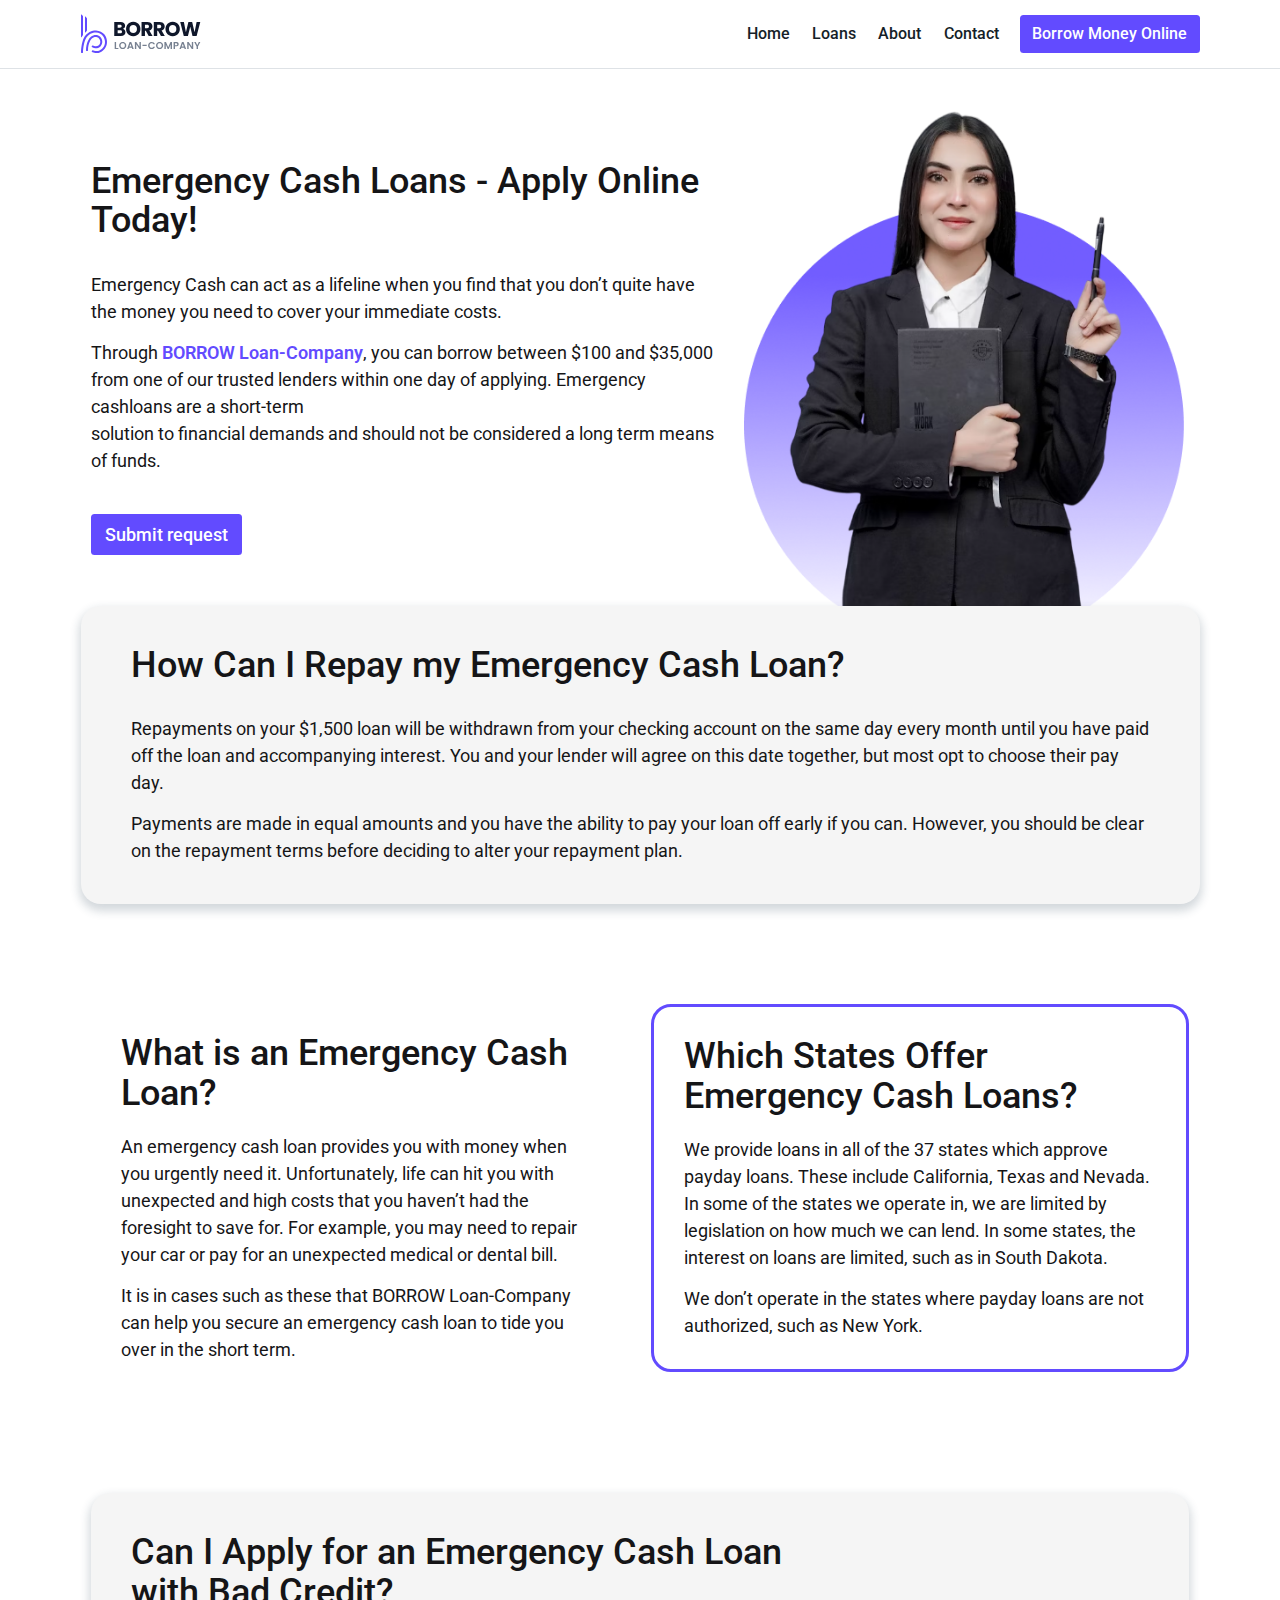
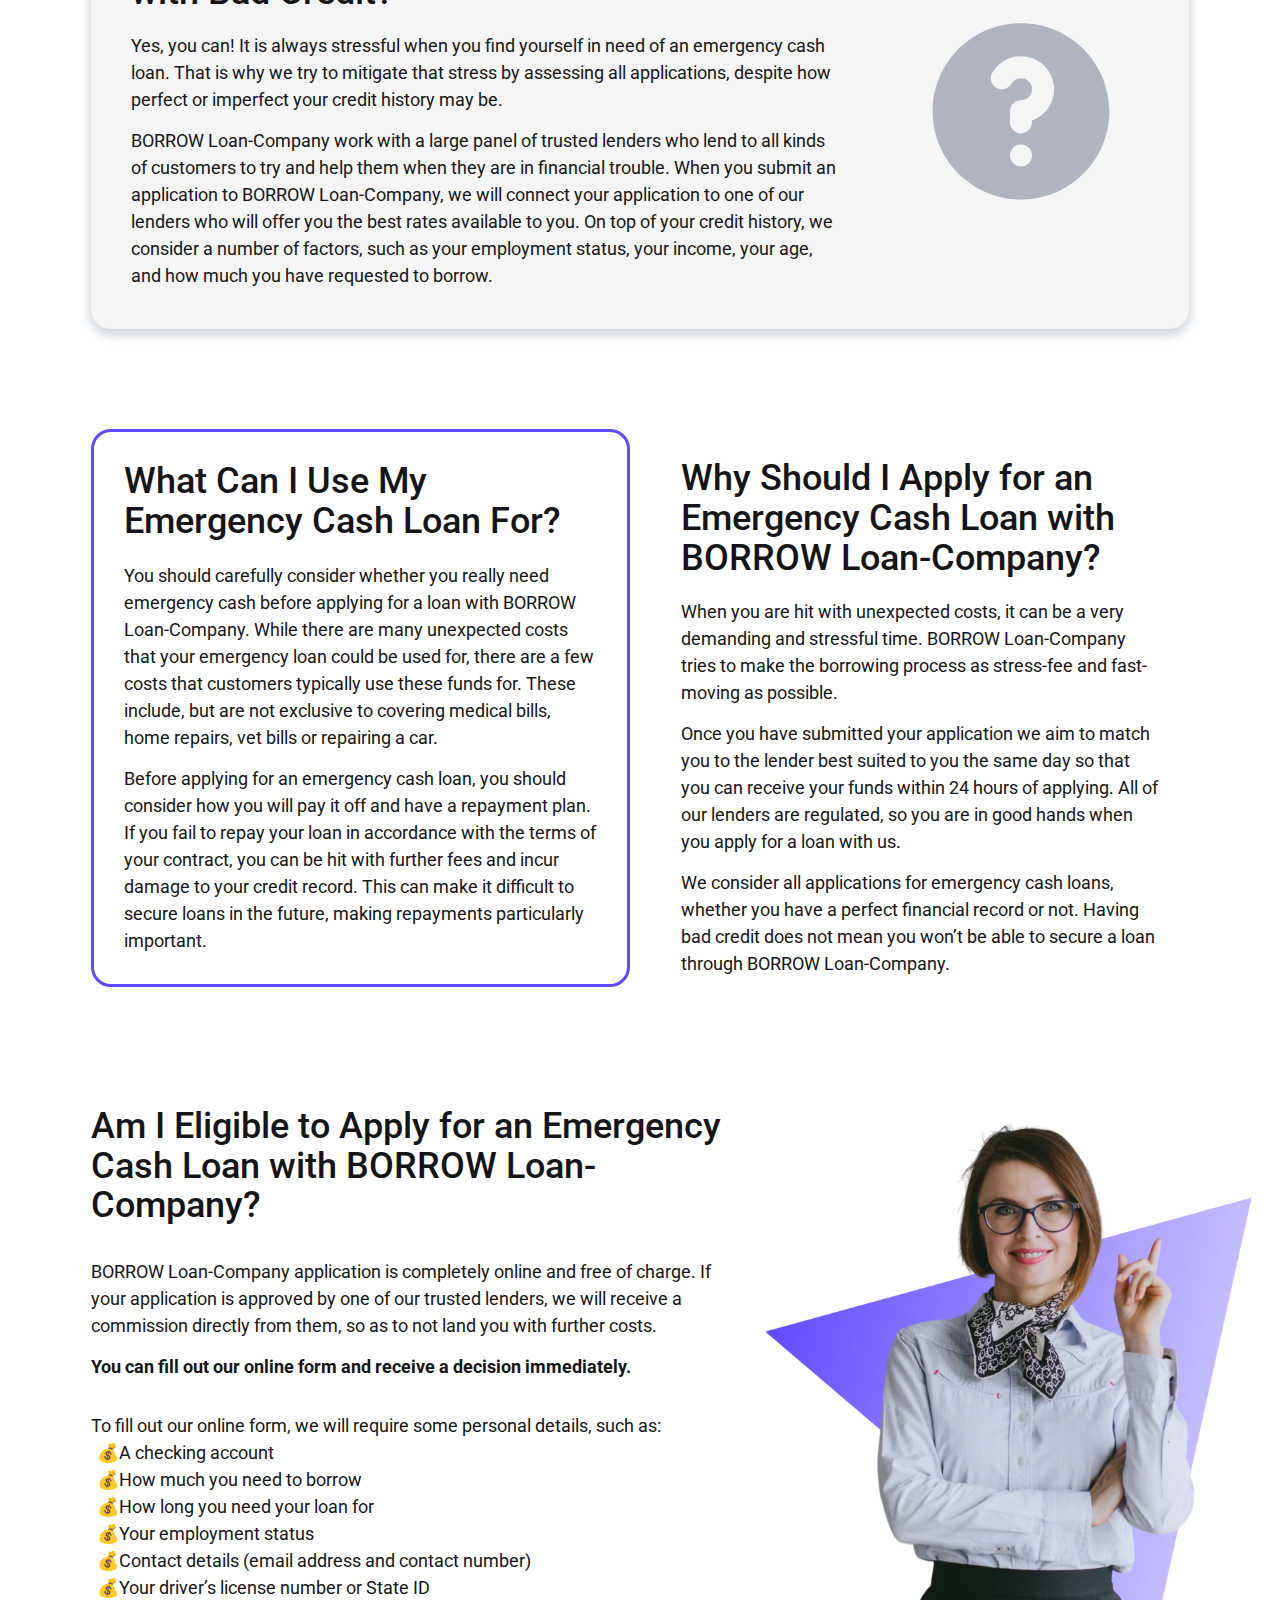
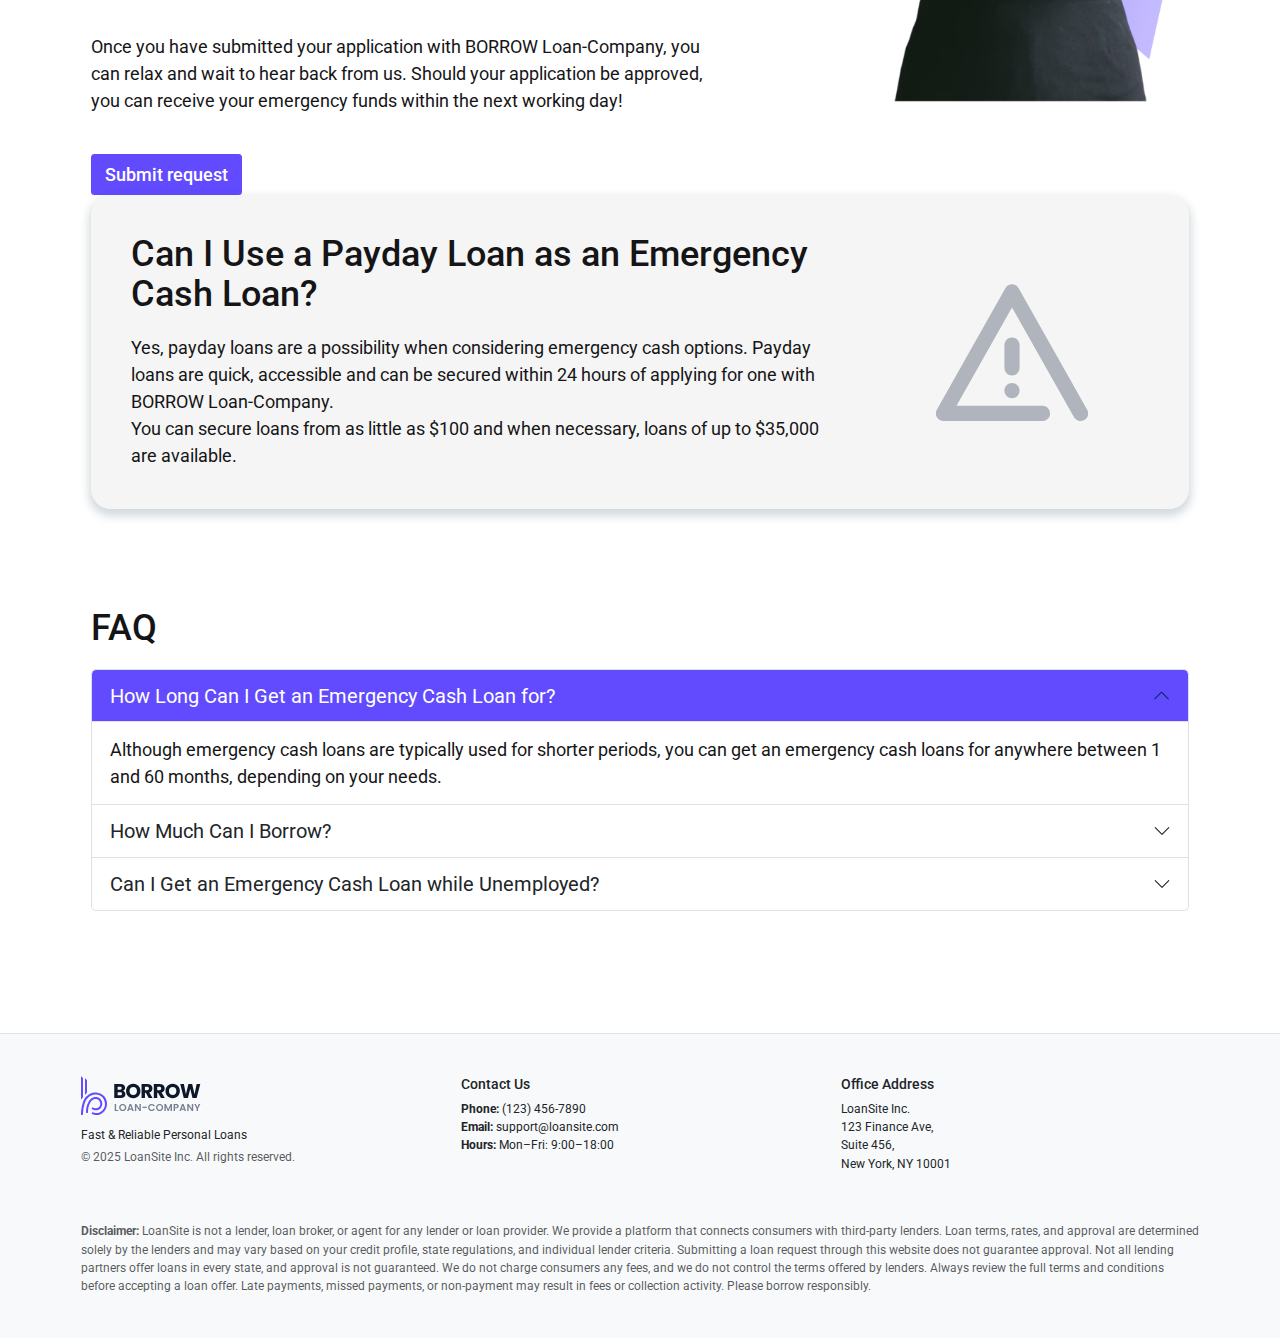
==== borrow-money-online.html @ 08407ab8 "Borrow pade / Deploy" ====
<!DOCTYPE html>
<html lang="en">

<head>
  <meta charset="UTF-8" />
  <meta name="viewport" content="width=device-width, initial-scale=1" />
  <title>Emergency Cash | Apply for Loans in 24 Hours | Borrow Loan-Company</title>
  <meta name="description" content="Same Day Loans for Emergencies from Borrow Loan-Company - Get Funding Now or Within 24 Hours - 100% Online Application - Bad Credit OK - Apply Today" />
  <meta name="keywords" content="emergency loans for bad credit, american express loans, cash loans express, personal loans, ace cash express, payday loans, cash loans express reviews, payday loans near me" />
  <!-- Подключаем CSS -->
  <link rel="stylesheet" href="css/style.css" />
  <!-- SEO Meta -->
  <meta name="description" content="">
  <link rel="canonical" href="https://www.loansite.com/" />

  <!-- Open Graph -->
  <meta property="og:locale" content="en_US" />
  <meta property="og:type" content="article" />
  <meta property="og:title" content="Emergency Cash | Apply for Loans in 24 Hours | Borrow Loan-Company" />
  <meta property="og:description" content="Same Day Loans for Emergencies from Borrow Loan-Company - Get Funding Now or Within 24 Hours - 100% Online Application - Bad Credit OK - Apply Today" />
  <meta property="og:url" content="https://www.loansite.com/" />
  <meta property="og:site_name" content="Borrow Loan-Company" />

  <!-- Bootstrap CSS -->
  <link href="https://cdn.jsdelivr.net/npm/bootstrap@5.3.0/dist/css/bootstrap.min.css" rel="stylesheet">
  <script src="https://cdn.jsdelivr.net/npm/bootstrap@5.3.5/dist/js/bootstrap.bundle.min.js"
    integrity="sha384-k6d4wzSIapyDyv1kpU366/PK5hCdSbCRGRCMv+eplOQJWyd1fbcAu9OCUj5zNLiq"
    crossorigin="anonymous"></script>
  <!-- Google Fonts -->
  <link rel="preconnect" href="https://fonts.googleapis.com">
  <link rel="preconnect" href="https://fonts.gstatic.com" crossorigin>
  <link href="https://fonts.googleapis.com/css2?family=Roboto:ital,wght@0,100..900;1,100..900&display=swap"
    rel="stylesheet">
  <!-- FontAwesome -->
  <link href="https://cdnjs.cloudflare.com/ajax/libs/font-awesome/4.7.0/css/font-awesome.min.css">
</head>

<body>

  <!-- Header -->
  <header class="py-3 border-bottom">
    <div class="container">
      <div class="d-flex flex-wrap justify-content-between align-items-center">
        <div class="header__logo mb-0">
          <img src="./img/logo.svg" alt="Borrow - Loan Company Logo">
        </div>
        <nav>
          <ul class="nav">
            <li class="nav-item"><a href="#" class="nav__link ">Home</a></li>
            <li class="nav-item"><a href="#" class="nav__link">Loans</a></li>
            <li class="nav-item"><a href="#" class="nav__link">About</a></li>
            <li class="nav-item"><a href="#" class="nav__link">Contact</a></li>
            <a class="borrow-link" href="#">
              <button class="nav__btn">
                Borrow Money Online
              </button>
            </a>
          </ul>
        </nav>
      </div>
    </div>
  </header>

  <!-- Main content -->
  <main class="container my-5">
    <!-- Вставьте сюда контент -->
    <section class="main-content">
      <div class="container">
        <div class="row">
          <div class="col-lg-7 col-sm-12 main-content__left-wrap">
            <h1 class="main-content__title">
              Emergency Cash Loans - Apply Online Today!
            </h1>
            <p class="main-content__text p-bottom">Emergency Cash can act as a lifeline when you find that you don’t
              quite have
              the
              money you need to cover your immediate costs.</p>
            <p class="main-content__text main-content__text-last"> Through <span class="main-content__accent">BORROW
                Loan-Company</span>, you can borrow between $100 and $35,000 from one of our trusted lenders within one
              day of applying. Emergency cashloans are a short-term<br>solution to financial demands and should not
              be considered a long term means of funds.</p>
            <a class="borrow-link" href="#">
              <button class="main-content__btn btn-def">
                Submit request
              </button>
            </a>
          </div>
          <div class="col-lg-5 col-sm-12 main-content__right-wrap">
            <img class="main-content__right-pic" src="./img/sec_main_ico_2.png" alt="" srcset="">
          </div>
        </div>
      </div>
      <div class="col-lg-12 col-sm-12 main-content__bottom">
        <div class="container">
          <h2 class="main-content__title">How Can I Repay my Emergency Cash Loan?
          </h2>
          <p class="main-content__text p-bottom">Repayments on your $1,500 loan will be withdrawn from your checking
            account on
            the
            same day every month until you have paid off the loan and accompanying interest. You and your lender will
            agree on this date together, but most opt to choose their pay day.</p>
          <p class="main-content__text"> Payments are made in equal amounts and you have the ability to pay your loan
            off
            early if you can. However, you
            should be clear on the repayment terms before deciding to alter your repayment plan.</p>
        </div>
      </div>
    </section>
    <!--Sec__Question-->
    <section class="question">
      <div class="container">
        <div class="row">
          <div class="col-lg-6 col-sm-12">
            <div class="question__wrap">
              <h3 class="question__title">What is an Emergency Cash Loan?</h3>
              <p class="question__text p-bottom">An emergency cash loan provides you with money when you urgently need
                it.
                Unfortunately, life can hit you with unexpected and high costs that you haven’t had the foresight to
                save for.
                For example, you may need to repair your car or pay for an unexpected medical or dental bill.</p>
              <p class="question__text">It is in cases such as these that BORROW
                Loan-Company can help you secure an emergency cash loan to tide you over in the short term.
              </p>
            </div>
          </div>
          <div class="col-lg-6 col-sm-12">
            <div class="question__wrap-border">
              <h3 class="question__title">Which States Offer Emergency Cash Loans?</h3>
              <p class="question__text p-bottom">We provide loans in all of the 37 states which approve payday loans.
                These
                include
                California, Texas and Nevada.
                In some of the states we operate in, we are limited by legislation on how much we can lend. In some
                states, the interest on loans are limited, such as in South Dakota.</p>
              <p class="question__text"> We don’t operate in the states where payday loans are not authorized, such as
                New York.
              </p>
            </div>
          </div>
        </div>
      </div>
    </section>
    <!--Sec__badCredit-->
    <section class="badCredit">
      <div class="container">
        <div class="row">
          <div class="col-lg-12 col-sm-12">
            <div class="badCredit__wrap">
              <div class="badCredit__content">
                <h3 class="badCredit__title title__h3">Can I Apply for an Emergency Cash Loan with Bad Credit?</h3>
                <p class="badCredit__text p-bottom"> Yes, you can! It is always stressful when you find yourself in need
                  of an
                  emergency cash loan. That
                  is
                  why we try to mitigate that stress by assessing all applications, despite how perfect or imperfect
                  your
                  credit history may be.</p>
                <p class="badCredit__text"> BORROW
                  Loan-Company work with a large panel of trusted lenders who lend to all kinds of customers to try and
                  help
                  them when they are in financial trouble. When you submit an application to BORROW
                  Loan-Company, we will connect
                  your application to one of our lenders who will offer you the best rates available to you.
                  On top of your credit history, we consider a number of factors, such as your employment status, your
                  income, your age, and how much you have requested to borrow.</p>
              </div>
              <div class="badCredit__content-pic">
                <img class="badCredit__content-ico" src="./img/question_ico.svg" alt="">
              </div>
            </div>
          </div>
        </div>
      </div>
    </section>
    <!--Sec__Question-2-->
    <section class="question question__second">
      <div class="container">
        <div class="row">
          <div class="col-lg-6 col-sm-12">
            <div class="question__wrap-border">
              <h3 class="question__title">What Can I Use My Emergency Cash Loan For?</h3>
              <p class="question__text p-bottom">You should carefully consider whether you really need emergency cash
                before
                applying for a loan with BORROW
                Loan-Company. While there are many unexpected costs that your emergency loan could be used for, there
                are a few costs that customers typically use these funds for. These include, but are not exclusive to
                covering medical bills, home repairs, vet bills or repairing a car.</p>
              <p class="question__text"> Before applying for an emergency cash loan, you should consider how you will
                pay it off and have a
                repayment plan. If you fail to repay your loan in accordance with the terms of your contract, you can be
                hit with further fees and incur damage to your credit record. This can make it difficult to secure loans
                in the future, making repayments particularly important.
              </p>
            </div>
          </div>
          <div class="col-lg-6 col-sm-12">
            <div class="question__wrap">
              <h3 class="question__title">Why Should I Apply for an Emergency Cash Loan with BORROW
                Loan-Company?</h3>
              <p class="question__text p-bottom">When you are hit with unexpected costs, it can be a very demanding and stressful
                time. BORROW
                Loan-Company tries to make the borrowing process as stress-fee and fast-moving as possible.</p>
                <p class="question__text p-bottom"> Once you have submitted your application we aim to match you to the lender best suited to you the same
                day so that you can receive your funds within 24 hours of applying. All of our lenders are regulated, so
                you are in good hands when you apply for a loan with us.</p>
                <p class="question__text"> We consider all applications for emergency cash loans, whether you have a perfect financial record or
                not. Having bad credit does not mean you won’t be able to secure a loan through BORROW
                Loan-Company.
              </p>
            </div>
          </div>
        </div>
      </div>
    </section>

    <!--Sec__Emergency Cash-->
    <section class="EmergencyCash">
      <div class="container">
        <div class="row">
          <div class="col-lg-7 col-sm-12 EmergencyCash__left-wrap">
            <h3 class="EmergencyCash__title title__h3 p-bottom__large">
              Am I Eligible to Apply for an Emergency Cash Loan with BORROW
              Loan-Company?
            </h3>
            <p class="EmergencyCash__text p-bottom">
              BORROW Loan-Company application is completely online and free of charge. If your application is approved
              by one of our trusted lenders, we will receive a commission directly from them, so as to not land you with
              further costs.
            </p>
            <p class="EmergencyCash__text p-bottom__large">
             <strong> You can fill out our online form and receive a decision immediately.</strong>
            </p>
            <p class="EmergencyCash__text">
              To fill out our online form, we will require some personal details, such as:
            </p>
            <ul class="EmergencyCash__list">
              <li class="EmergencyCash__item EmergencyCash__text">A checking account</li>
              <li class="EmergencyCash__item EmergencyCash__text">How much you need to borrow</li>
              <li class="EmergencyCash__item EmergencyCash__text">How long you need your loan for</li>
              <li class="EmergencyCash__item EmergencyCash__text">Your employment status</li>
              <li class="EmergencyCash__item EmergencyCash__text">Contact details (email address and contact number)
              </li>
              <li class="EmergencyCash__item EmergencyCash__text p-bottom__large">Your driver’s license number or State ID</li>
            </ul>
            <p class="EmergencyCash__text EmergencyCash__bottom-btn">Once you have submitted your application with
              BORROW Loan-Company, you can
              relax and wait to hear back from us. Should your application be approved, you can receive your emergency
              funds within the next working day!</p>
            <a class="borrow-link" href="#">
              <button class="main-content__btn btn-def">
                Submit request
              </button>
            </a>
          </div>

          <div class="col-lg-5 col-sm-12 EmergencyCash__right-wrap">
            <img class="EmergencyCash__bgc" src="./img/EmergencyCash__pic.png" alt="" srcset="">
          </div>
        </div>
      </div>
    </section>
    <!--Sec__payDay-->
    <section class="payDay payDay__section">
      <div class="container">
        <div class="row">
          <div class="col-lg-12 col-sm-12">
            <div class="payDay__wrap">
              <div class="payDay__content">
                <h3 class="payDay__title title__h3">Can I Use a Payday Loan as an Emergency Cash Loan?</h3>
                <p class="payDay__text"> Yes, payday loans are a possibility when considering emergency cash options.
                  Payday loans are quick, accessible and can be secured within 24 hours of applying for one with BORROW
                  Loan-Company.<br>You can secure loans from as little as $100 and when necessary, loans of up to $35,000
                  are available.
                </p>
              </div>
              <div class="payDay__content-pic">
                <img class="payDay__content-ico-payday" src="./img/attention_ico.svg" alt="">
              </div>
            </div>
          </div>
        </div>
      </div>
    </section>
    <!-- Sec__FAQ -->
    <section class="faq">
      <div class="container">
        <div class="row">
          <h3 class="faq__title title__h3">
            Faq
          </h3>
          <div class="accordion" id="accordionExample">
            <div class="accordion-item">
              <h3 class="accordion-header">
                <button class="accordion-button accordion-header__title" type="button" data-bs-toggle="collapse"
                  data-bs-target="#collapseOne" aria-expanded="true" aria-controls="collapseOne">
                  How Long Can I Get an Emergency Cash Loan for?
                </button>
              </h3>
              <div id="collapseOne" class="accordion-collapse collapse show" data-bs-parent="#accordionExample">
                <div class="accordion-body payDay__text">
                  Although emergency cash loans are typically used for shorter periods, you can get an emergency cash
                  loans for anywhere between 1 and 60 months, depending on your needs.
                </div>
              </div>
            </div>
            <div class="accordion-item">
              <h2 class="accordion-header">
                <button class="accordion-button collapsed accordion-header__title" type="button"
                  data-bs-toggle="collapse" data-bs-target="#collapseTwo" aria-expanded="false"
                  aria-controls="collapseTwo">
                  How Much Can I Borrow?
                </button>
              </h2>
              <div id="collapseTwo" class="accordion-collapse collapse" data-bs-parent="#accordionExample">
                <div class="accordion-body payDay__text">
                  With BORROW
                  Loan-Company, you could find payday loans ranging from $100 to $35,000 – with the amount you can
                  borrow based on factors like your monthly income, credit status and affordability.
                  Other things come into play too, including your residence (homeowners are often preferred), age and
                  whether you have any other similar loans open too.

                </div>
              </div>
            </div>
            <div class="accordion-item">
              <h2 class="accordion-header">
                <button class="accordion-button collapsed accordion-header__title" type="button"
                  data-bs-toggle="collapse" data-bs-target="#collapseThree" aria-expanded="false"
                  aria-controls="collapseThree payDay__text">
                  Can I Get an Emergency Cash Loan while Unemployed?
                </button>
              </h2>
              <div id="collapseThree" class="accordion-collapse collapse" data-bs-parent="#accordionExample">
                <div class="accordion-body payDay__text">
                  It can be trickier to get an emergency cash loan loan if you are unemployed, and it is usually more
                  difficult than getting a loan while you have steady income from a job.
                  However, for the 6.88 million unemployed US citizens there are alternatives to emergency cash loans,
                  such as Credit Union loans, which offer low APR rates of around 8.86%.

                </div>
              </div>
            </div>
          </div>
        </div>
      </div>
    </section>

  </main>

  <!-- Footer -->
  <footer class="py-5 border-top bg-light">
    <div class="container">
      <div class="row">

        <!-- Logo & Company Info -->
        <div class="col-md-4 mb-4">
          <div class="header__logo mb-0">
            <img class="footer__logo" src="./img/logo.svg" alt="LoanSite">
          </div>
          <p class="small mb-1">Fast & Reliable Personal Loans</p>
          <p class="small text-muted">© 2025 LoanSite Inc. All rights reserved.</p>
        </div>

        <!-- Contact Info -->
        <div class="col-md-4 mb-4">
          <h6>Contact Us</h6>
          <ul class="list-unstyled small">
            <li><strong>Phone:</strong> (123) 456-7890</li>
            <li><strong>Email:</strong> support@loansite.com</li>
            <li><strong>Hours:</strong> Mon–Fri: 9:00–18:00</li>
          </ul>
        </div>

        <!-- Address -->
        <div class="col-md-4 mb-4">
          <h6>Office Address</h6>
          <address class="small">
            LoanSite Inc.<br>
            123 Finance Ave,<br>
            Suite 456,<br>
            New York, NY 10001
          </address>
        </div>

      </div>

      <!-- Disclaimer -->
      <div class="row mt-3">
        <div class="col">
          <p class="small text-muted">
            <strong>Disclaimer:</strong> LoanSite is not a lender, loan broker, or agent for any lender or loan
            provider. We provide a platform that connects consumers with third-party lenders. Loan terms, rates, and
            approval are determined solely by the lenders and may vary based on your credit profile, state regulations,
            and individual lender criteria. Submitting a loan request through this website does not guarantee approval.
            Not all lending partners offer loans in every state, and approval is not guaranteed. We do not charge
            consumers any fees, and we do not control the terms offered by lenders. Always review the full terms and
            conditions before accepting a loan offer. Late payments, missed payments, or non-payment may result in fees
            or collection activity. Please borrow responsibly.
          </p>
        </div>
      </div>
    </div>
  </footer>

  <!-- JSON-LD Structured Data -->
  <script type="application/ld+json">

  </script>
  <!-- Подключаем jQuery -->
  <script src="jQuery/jquery-3.7.1.min.js"></script>
  <!-- Подключаем файл JS-Скриптов -->
  <script src="js/script.js"></script>
</body>

</html>
---- css/style.css ----
@charset "UTF-8";
/*Обнуление*/
@import url(https://fonts.googleapis.com/css?family=Lato:400,300,700,900);
* {
  padding: 0;
  margin: 0;
  border: 0;
}

*, *:before, *:after {
  -webkit-box-sizing: border-box;
  box-sizing: border-box;
}

:focus, :active {
  outline: none;
}

a:focus, a:active {
  outline: none;
}

nav, footer, header, aside {
  display: block;
}

html, body {
  height: 100%;
  width: 100%;
  font-size: 100%;
  line-height: 1;
  font-size: 14px;
  -ms-text-size-adjust: 100%;
  -moz-text-size-adjust: 100%;
  -webkit-text-size-adjust: 100%;
}

input, button, textarea {
  font-family: inherit;
}

input::-ms-clear {
  display: none;
}

button {
  cursor: pointer;
}

button::-moz-focus-inner {
  padding: 0;
  border: 0;
}

a, a:visited {
  text-decoration: none;
}

a:hover {
  text-decoration: none;
}

ul li {
  list-style: none;
}

img {
  vertical-align: top;
}

h1, h2, h3, h4, h5, h6 {
  font-size: inherit;
  font-weight: inherit;
}

/*--------------------*/
@font-face {
  font-family: "Turkishye";
  src: url("/fonts/Turkishye.eot");
  src: url("/fonts/Turkishye.eot?#iefix") format("embedded-opentype"), url("/fonts/Turkishye.woff2") format("woff2"), url("/fonts/Turkishye.woff") format("woff"), url("/fonts/Turkishye.svg#Turkishye") format("svg");
  font-weight: 400;
  font-style: normal;
  font-stretch: normal;
  unicode-range: U+0020-00FE;
}
.ibg {
  background-position: center;
  background-size: cover;
  background-repeat: no-repeat;
  position: relative;
}
.ibg img {
  width: 0;
  height: 0;
  position: relative;
  top: 0;
  left: 0;
  opacity: 0;
  visibility: hidden;
}

.accordion-button:not(.collapsed) {
  background-color: var(--accent-color) !important;
  color: var(--body-color) !important;
}

.accordion-header__title {
  font-size: 20px !important;
}

body {
  font-family: "Roboto", sans-serif !important;
  font-size: 16px;
  font-weight: 400;
  color: var(--black-color);
  min-width: 320px;
}

img {
  max-width: 100%;
  height: auto;
}

section {
  padding: 100px 0;
}

a {
  color: var(--black-color);
  -webkit-transition: 0.3s;
  transition: 0.3s;
}
a:hover {
  color: var(--accent-color);
  -webkit-transition: 0.8s;
  transition: 0.8s;
  text-decoration: none;
}

p {
  margin-bottom: 0 !important;
}

.p-bottom {
  margin: 0 0 1rem 0 !important;
}
.p-bottom__large {
  margin: 0 0 32px 0 !important;
}

.borrow-link {
  text-decoration: none;
}

h1,
h2,
h3 {
  margin-bottom: 0 !important;
}

.title {
  font-size: 50px;
  line-height: 110%;
  color: var(--black-color);
  padding: 0 0 30px 0;
}
.title__h3 {
  font-size: 36px;
  line-height: 110%;
  color: var(--black-color);
  padding: 0 0 20px 0;
}

.btn-def {
  display: block;
  padding: 0.5rem 1rem;
  font-weight: 500;
  color: var(--body-color);
  background-color: var(--accent-color);
  border-radius: 0.25rem;
}

.payDay {
  padding: 0 0 50px 0 !important;
}

:root {
  --body-color: #ffffff;
  --menu-color: #151e28;
  --accent-color: #624bff;
  --black-color: #151517;
  --grey-color: #F5F5F5;
}

:root {
  --menu-fs: 1.125rem ;
}

.nav {
  -webkit-box-align: center;
      -ms-flex-align: center;
          align-items: center;
  font-size: var(--menu-fs);
}
.nav__link {
  text-decoration: none;
  color: var(--menu-color);
  font-size: var(--menu-fs);
  font-weight: 500;
  padding: 0.5rem 0.8rem;
}
.nav__btn {
  display: block;
  padding: 0.5rem 0.875rem;
  font-weight: 500;
  color: var(--body-color);
  background-color: var(--accent-color);
  border-radius: 0.25rem;
  margin: 0 0 0 10px;
}

.main-content {
  padding: 0;
}
.main-content__title {
  font-size: 36px;
  line-height: 110%;
  color: var(--black-color);
  padding: 0 0 30px 0;
}
.main-content__title-light {
  text-align: center;
  font-size: 50px;
  line-height: 110%;
  color: #fff;
  padding: 0 0 30px 0;
}
.main-content__text {
  font-size: 18px;
  line-height: 150%;
  color: var(--black-color);
}
.main-content__text-light {
  text-align: center;
  color: #fff;
  font-size: 20px;
  line-height: 150%;
}
.main-content__text-last {
  padding: 0 0 40px 0;
}
.main-content__accent {
  color: var(--accent-color);
  font-weight: 600;
}
.main-content__left-wrap {
  display: -webkit-box;
  display: -ms-flexbox;
  display: flex;
  -webkit-box-orient: vertical;
  -webkit-box-direction: normal;
      -ms-flex-direction: column;
          flex-direction: column;
  -webkit-box-pack: center;
      -ms-flex-pack: center;
          justify-content: center;
}
.main-content__right-wrap {
  text-align: center;
}
.main-content__right-pic {
  max-width: 100%;
}
.main-content__btn {
  font-size: 18px;
  -webkit-transition: 0.3s;
  transition: 0.3s;
}
.main-content__btn:hover {
  -webkit-transform: scale(1.05);
          transform: scale(1.05);
  -webkit-transition: 0.3s;
  transition: 0.3s;
  text-decoration: none;
  background-color: red;
}
.main-content__bottom {
  padding: 40px;
  background-color: var(--grey-color);
  border-radius: 20px;
  -webkit-box-shadow: 0px 5px 10px 2px rgba(34, 60, 80, 0.2);
  box-shadow: 0px 5px 10px 2px rgba(34, 60, 80, 0.2);
}

.question {
  padding: 100px 0 0 0;
}
.question__second {
  padding: 0 0 100px 0;
}
.question__title {
  font-size: 36px;
  line-height: 110%;
  color: var(--black-color);
  padding: 0 0 20px 0;
}
.question__text {
  font-size: 18px;
  line-height: 150%;
  color: var(--black-color);
}
.question__wrap {
  padding: 30px;
}
.question__wrap-border {
  padding: 30px;
  border: 3px solid var(--accent-color);
  border-radius: 20px;
}

.badCredit__section,
.payDay__section {
  padding: 0 !important;
}
.badCredit__wrap,
.payDay__wrap {
  padding: 40px;
  background-color: var(--grey-color);
  border-radius: 20px;
  display: -webkit-box;
  display: -ms-flexbox;
  display: flex;
  -webkit-box-align: center;
      -ms-flex-align: center;
          align-items: center;
  -webkit-box-shadow: 0px 5px 10px 2px rgba(34, 60, 80, 0.2);
  box-shadow: 0px 5px 10px 2px rgba(34, 60, 80, 0.2);
}
.badCredit__content,
.payDay__content {
  max-width: 70%;
  margin: 0 50px 0 0;
}
.badCredit__text,
.payDay__text {
  font-size: 18px;
  line-height: 150%;
  color: var(--black-color);
}
.badCredit__content-pic,
.payDay__content-pic {
  text-align: center;
}
.badCredit__content-ico,
.payDay__content-ico {
  width: 76%;
  opacity: 40%;
}
.badCredit__content-ico-payday,
.payDay__content-ico-payday {
  width: 70%;
  opacity: 40%;
}

.EmergencyCash {
  padding: 0 !important;
}
.EmergencyCash__title {
  padding: 0;
}
.EmergencyCash__text {
  font-size: 18px;
  line-height: 150%;
  color: var(--black-color);
}
.EmergencyCash__item {
  list-style-type: "💰";
}
.EmergencyCash__bottom-btn {
  margin: 0 0 40px 0 !important;
}
.EmergencyCash__bgc {
  max-width: 125%;
}
.EmergencyCash__right-wrap {
  text-align: right;
}

.faq {
  padding: 100px 0 80px 0 !important;
}
.faq__title {
  text-transform: uppercase;
}

.footer__logo {
  margin: 0 0 10px 0;
}
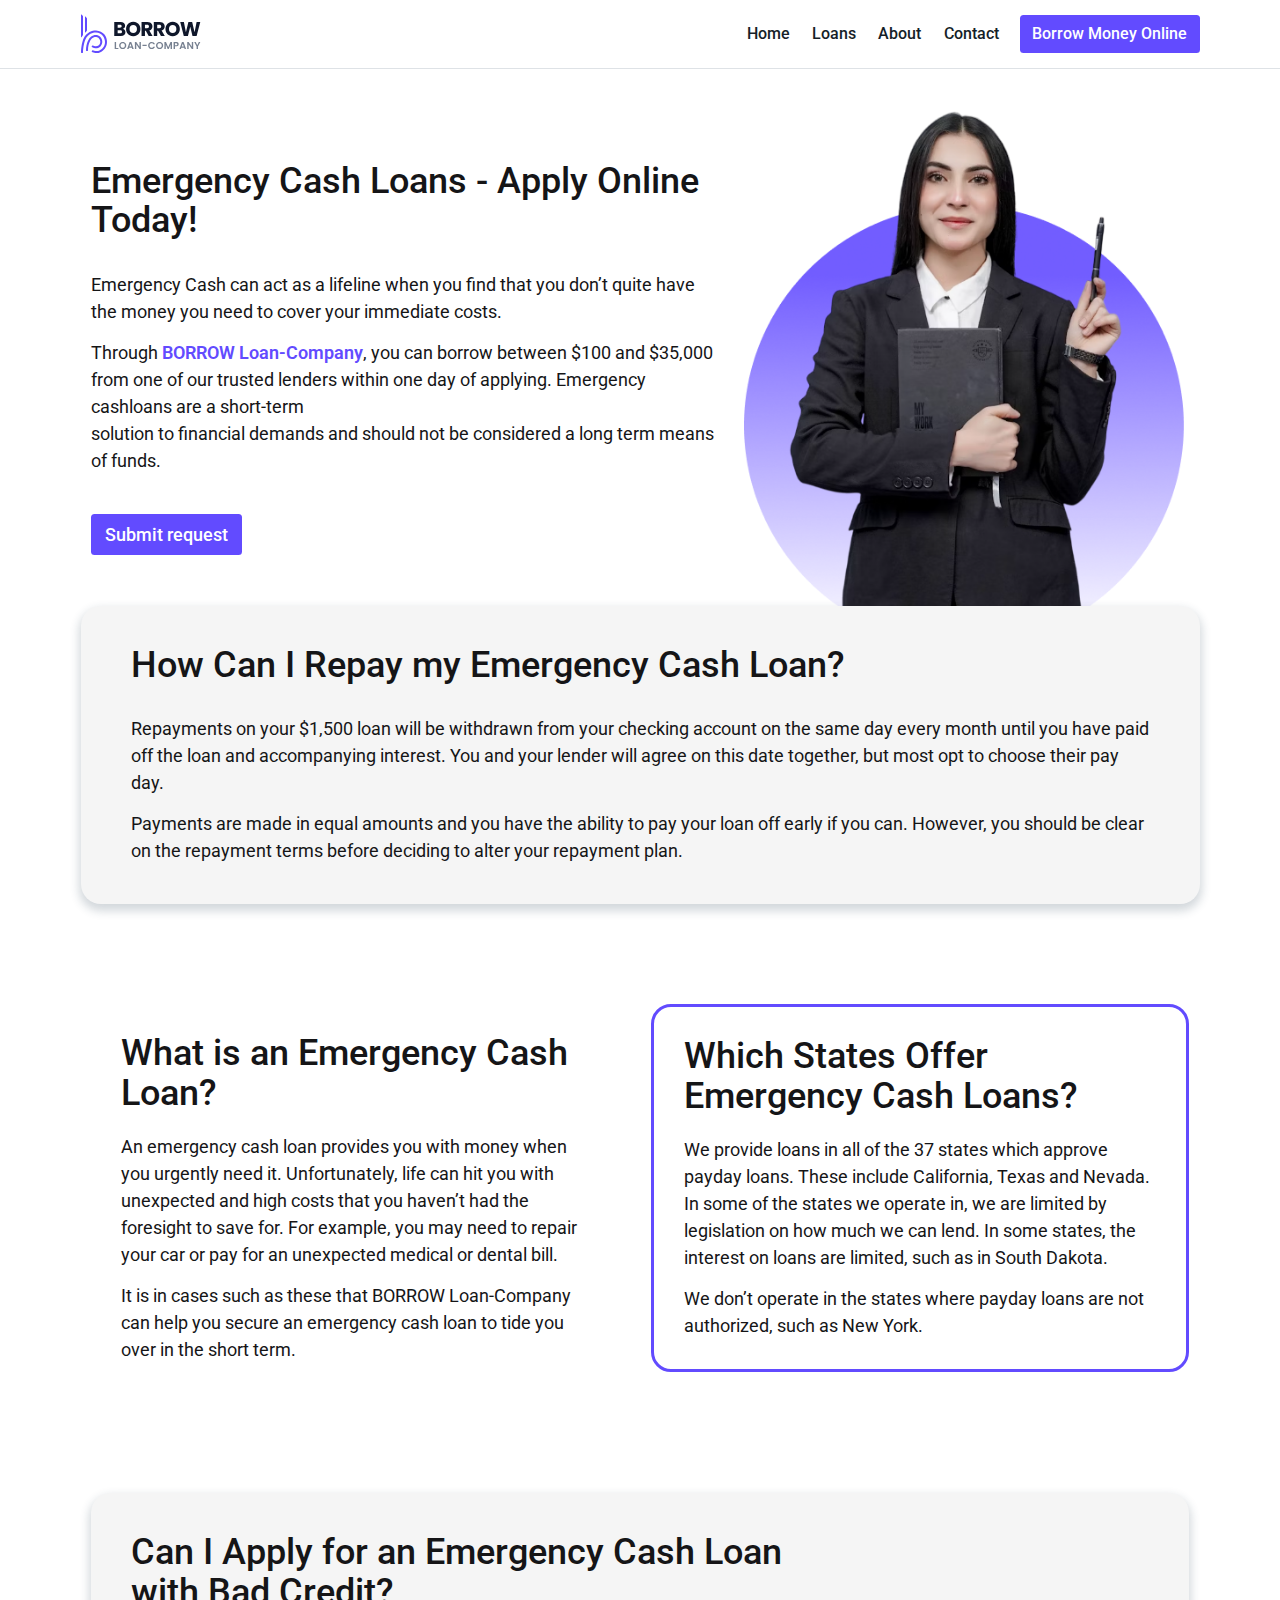
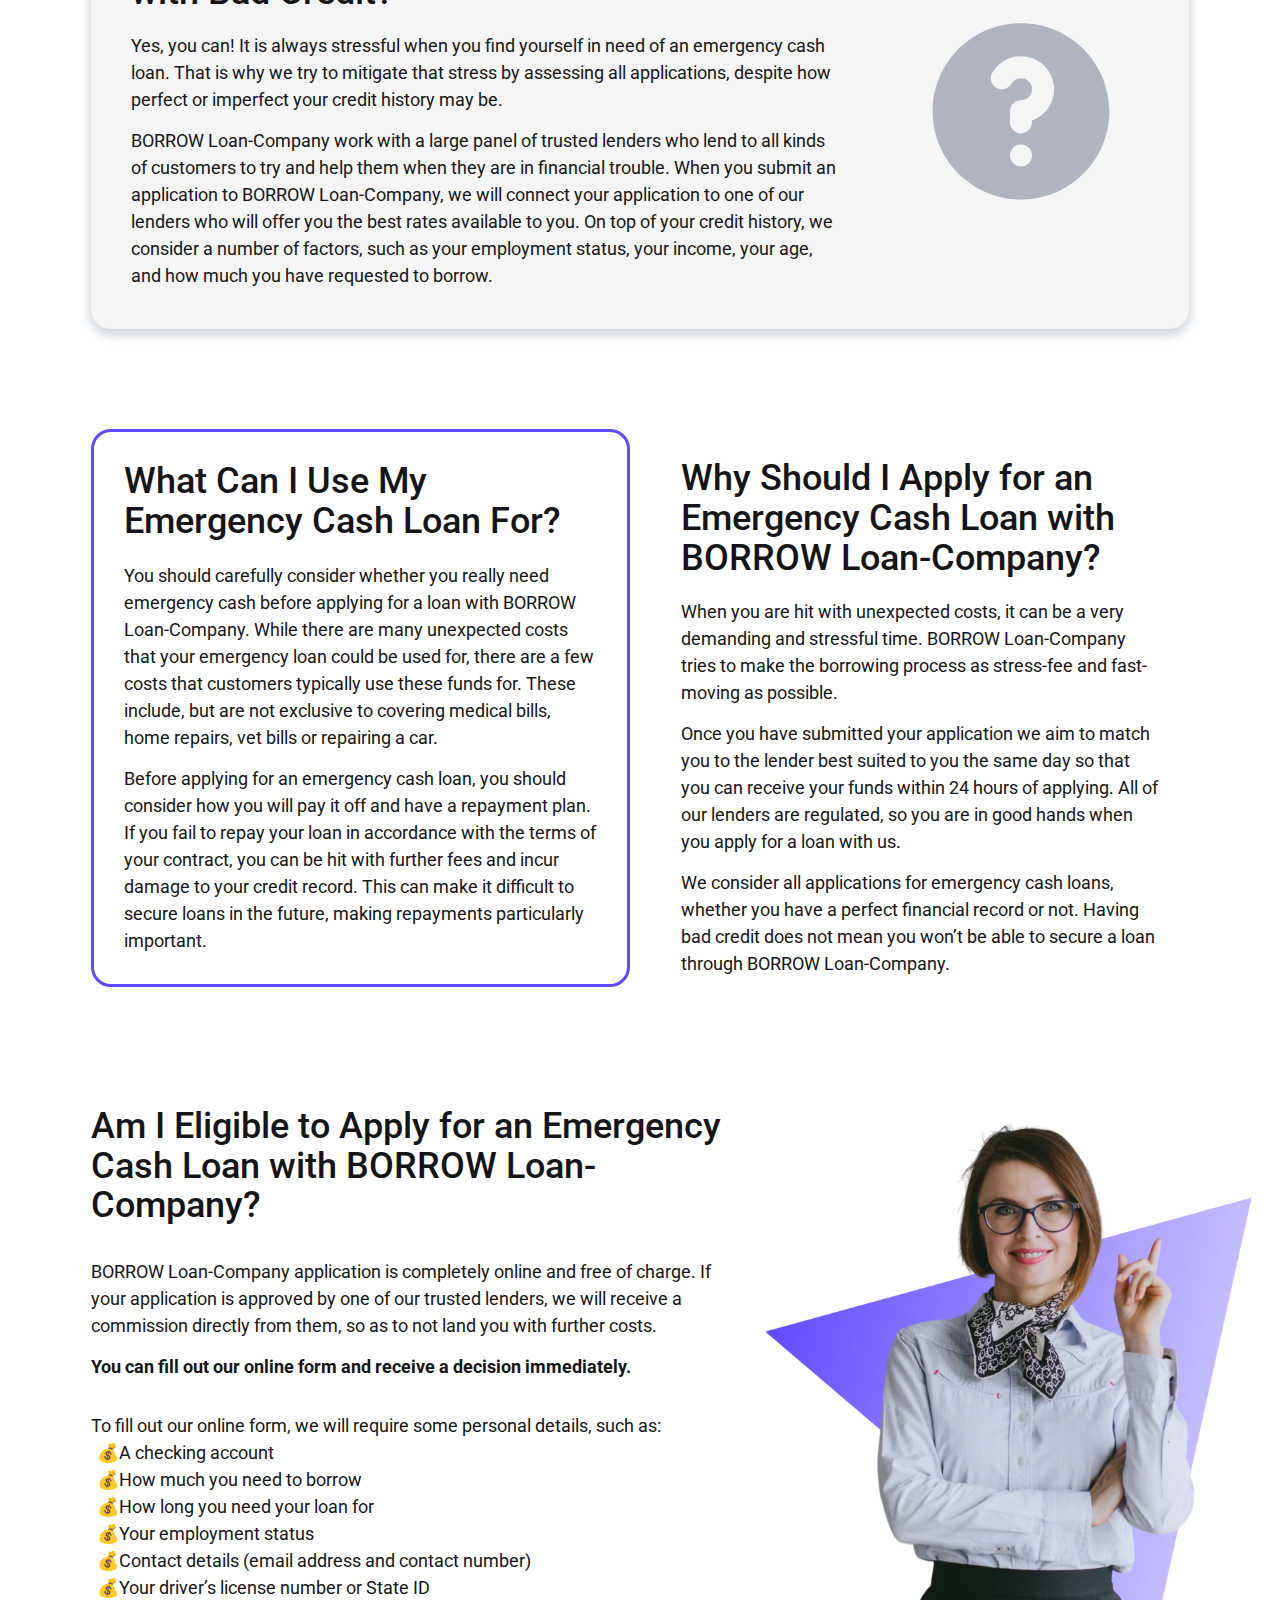
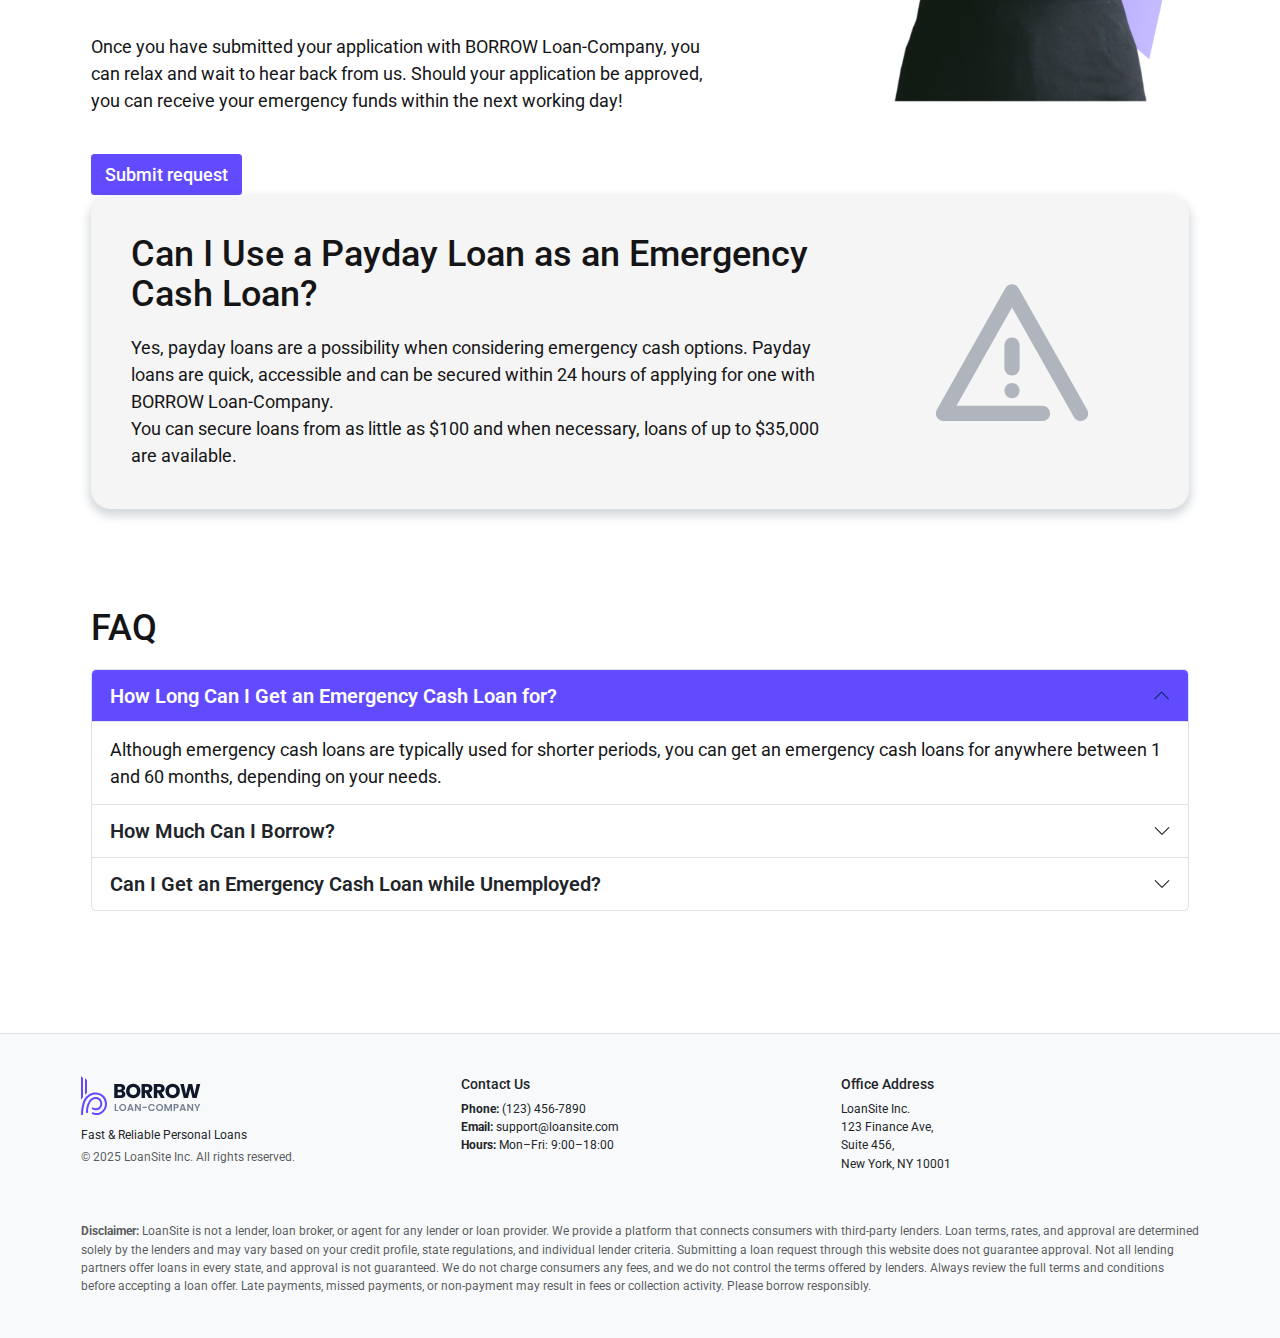
==== commit 22e32372: "Loan_Beta_1" ====
--- a/borrow-money-online.html
+++ b/borrow-money-online.html
@@ -4,8 +4,8 @@
 <head>
   <meta charset="UTF-8" />
   <meta name="viewport" content="width=device-width, initial-scale=1" />
-  <title>Emergency Cash | Apply for Loans in 24 Hours | Borrow Loan-Company</title>
-  <meta name="description" content="Same Day Loans for Emergencies from Borrow Loan-Company - Get Funding Now or Within 24 Hours - 100% Online Application - Bad Credit OK - Apply Today" />
+  <title>Apply Now | Apply for Loans in 24 Hours | Borrow Loan-Company</title>
+  <meta name="description" content="Here is the application for Borrow Loan-Company, submit your details in less than 5 minutes and get an instant decision on the screen. Get started here!" />
   <meta name="keywords" content="emergency loans for bad credit, american express loans, cash loans express, personal loans, ace cash express, payday loans, cash loans express reviews, payday loans near me" />
   <!-- Подключаем CSS -->
   <link rel="stylesheet" href="css/style.css" />
@@ -16,8 +16,8 @@
   <!-- Open Graph -->
   <meta property="og:locale" content="en_US" />
   <meta property="og:type" content="article" />
-  <meta property="og:title" content="Emergency Cash | Apply for Loans in 24 Hours | Borrow Loan-Company" />
-  <meta property="og:description" content="Same Day Loans for Emergencies from Borrow Loan-Company - Get Funding Now or Within 24 Hours - 100% Online Application - Bad Credit OK - Apply Today" />
+  <meta property="og:title" content="Apply Now | Apply for Loans in 24 Hours | Borrow Loan-Company" />
+  <meta property="og:description" content="Here is the application for Borrow Loan-Company, submit your details in less than 5 minutes and get an instant decision on the screen. Get started here!" />
   <meta property="og:url" content="https://www.loansite.com/" />
   <meta property="og:site_name" content="Borrow Loan-Company" />
 
@@ -33,6 +33,48 @@
     rel="stylesheet">
   <!-- FontAwesome -->
   <link href="https://cdnjs.cloudflare.com/ajax/libs/font-awesome/4.7.0/css/font-awesome.min.css">
+ <!-- Разметка JSON-LD, Footer. -->
+<script type="application/ld+json">
+  {
+    "@context": "http://schema.org",
+    "@type": "LocalBusiness",
+    "name": "Emergency Cash Loans - Apply Online Today!",
+    "image": "https://casqeaux.github.io/iLoanCompany/img/sec_main_ico_2.png",
+    "telephone": "(123) 456-7890",
+    "email": "support@loansite.com",
+    "address": {
+      "@type": "PostalAddress",
+      "streetAddress": "123 Finance Ave, Suite 456,",
+      "addressLocality": "New York",
+      "addressCountry": "NY",
+      "postalCode": "10001"
+    },
+    "openingHoursSpecification": {
+      "@type": "OpeningHoursSpecification",
+      "dayOfWeek": {
+        "@type": "DayOfWeek",
+        "name": "Mon–Fri"
+      },
+      "opens": "2025-04-01:09:00",
+      "closes": "2025-04-01:18:00"
+    },
+    "url": "https://casqeaux.github.io/iLoanCompany/"
+  }
+  </script>
+  <script type="application/ld+json">
+    {
+      "@context": "http://schema.org",
+      "@type": "Article",
+      "headline": "Emergency Cash Loans - Apply Online Today!",
+      "author": {
+        "@type": "Person",
+        "name": "Yauheni Kovalerchik"
+      },
+      "datePublished": "Укажите допустимую дату и время по стандарту ISO 8601. Например: 2015-07-27 или 2015-07-27T15:30",
+      "image": "https://casqeaux.github.io/iLoanCompany/img/sec_main_ico_2.png",
+      "articleBody": "An emergency cash loan provides you with money when you urgently need\n                it.\n                Unfortunately, life can hit you with unexpected and high costs that you haven’t had the foresight to\n                save for.\n                For example, you may need to repair your car or pay for an unexpected medical or dental bill.</P>\n              <P class=\"question__text\">It is in cases such as these that BORROW\n                Loan-Company can help you secure an emergency cash loan to tide you over in the short term."
+    }
+    </script>
 </head>
 
 <body>
@@ -46,7 +88,7 @@
         </div>
         <nav>
           <ul class="nav">
-            <li class="nav-item"><a href="#" class="nav__link ">Home</a></li>
+            <li class="nav-item"><a href="./index.html" class="nav__link ">Home</a></li>
             <li class="nav-item"><a href="#" class="nav__link">Loans</a></li>
             <li class="nav-item"><a href="#" class="nav__link">About</a></li>
             <li class="nav-item"><a href="#" class="nav__link">Contact</a></li>
@@ -60,7 +102,6 @@
       </div>
     </div>
   </header>
-
   <!-- Main content -->
   <main class="container my-5">
     <!-- Вставьте сюда контент -->
--- a/css/style.css
+++ b/css/style.css
@@ -99,6 +99,11 @@
   visibility: hidden;
 }
 
+.accordion-button {
+  font-weight: 600;
+  font-size: 32px !important;
+}
+
 .accordion-button:not(.collapsed) {
   background-color: var(--accent-color) !important;
   color: var(--body-color) !important;
@@ -143,6 +148,9 @@
 
 .p-bottom {
   margin: 0 0 1rem 0 !important;
+}
+.p-bottom__medium {
+  margin: 0 0 20px 0 !important;
 }
 .p-bottom__large {
   margin: 0 0 32px 0 !important;
@@ -320,7 +328,7 @@
 
 .badCredit__section,
 .payDay__section {
-  padding: 0 !important;
+  padding: 0 0 100px 0 !important;
 }
 .badCredit__wrap,
 .payDay__wrap {
@@ -387,12 +395,164 @@
 }
 
 .faq {
-  padding: 100px 0 80px 0 !important;
+  padding: 0 0 80px 0 !important;
 }
 .faq__title {
   text-transform: uppercase;
 }
+.faq__main-page {
+  padding: 0 0 80px 0 !important;
+}
 
 .footer__logo {
   margin: 0 0 10px 0;
+}
+
+.hero-section {
+  padding: 40px !important;
+}
+.hero-section__wrapper {
+  width: 100%;
+  height: 400px;
+  background: -webkit-gradient(linear, left top, right top, color-stop(16%, rgb(245, 245, 245)), to(rgb(242, 242, 242)));
+  background: linear-gradient(90deg, rgb(245, 245, 245) 16%, rgb(242, 242, 242) 100%);
+  -webkit-box-shadow: 0px 5px 10px 2px rgba(34, 60, 80, 0.2);
+  box-shadow: 0px 5px 10px 2px rgba(34, 60, 80, 0.2);
+}
+.hero-section__title {
+  font-size: 36px;
+  line-height: 110%;
+  color: var(--black-color);
+  padding: 0 0 30px 0;
+}
+.hero-section__desc {
+  font-size: 18px;
+  line-height: 150%;
+  color: var(--black-color);
+}
+.hero-section__list {
+  padding: 0 0 20px 0;
+}
+.hero-section__item {
+  list-style-type: "💰";
+}
+.hero-section__right-wrap {
+  text-align: center;
+}
+.hero-section__bgc {
+  max-width: 75%;
+}
+
+.example {
+  padding: 60px 0 0 0 !important;
+}
+.example__wrap {
+  padding: 30px;
+  border: 3px solid var(--accent-color);
+  border-radius: 20px;
+  text-align: center;
+}
+.example__title {
+  font-size: 36px;
+  line-height: 110%;
+  color: var(--black-color);
+  padding: 0 0 20px 0;
+}
+
+.how-works {
+  padding: 60px 0 100px 0 !important;
+}
+.how-works__wrap {
+  text-align: center;
+  background-color: var(--grey-color);
+  padding: 40px;
+  border-radius: 20px;
+  -webkit-transition: 0.8s;
+  transition: 0.8s;
+}
+.how-works__wrap:hover {
+  background-color: var(--accent-color);
+  color: var(--body-color);
+  -webkit-transition: 0.3s;
+  transition: 0.3s;
+  -webkit-transform: scale(1.03);
+          transform: scale(1.03);
+}
+.how-works__title {
+  text-align: center;
+}
+.how-works__title-box {
+  text-transform: uppercase;
+  font-size: 36px;
+}
+.how-works__title-box:hover {
+  color: var(--body-color);
+  -webkit-transition: 0.3s;
+  transition: 0.3s;
+  -webkit-transform: scale(1.03);
+          transform: scale(1.03);
+}
+.how-works__desc {
+  text-align: center;
+}
+.how-works__link {
+  text-decoration: none;
+  font-size: 18px;
+  line-height: 150%;
+  color: var(--black-color);
+}
+.how-works__text {
+  font-size: 18px;
+  line-height: 150%;
+}
+
+.bm-today {
+  padding: 0 0 100px 0 !important;
+}
+.bm-today__wrap {
+  background-color: var(--grey-color);
+  border-radius: 20px;
+  display: -webkit-box;
+  display: -ms-flexbox;
+  display: flex;
+}
+.bm-today__title {
+  text-align: center;
+  padding: 0 0 32px 0;
+}
+.bm-today__right {
+  padding: 40px;
+}
+
+.advantages {
+  padding: 0 0 100px 0 !important;
+}
+.advantages__title {
+  text-align: center;
+  padding: 0 0 32px 0;
+}
+.advantages__wrap {
+  text-align: center;
+}
+.advantages__title-box {
+  font-size: 24px;
+}
+
+.question__main-1 {
+  padding: 0 0 100px 0 !important;
+}
+
+.question-main-2__list-wrap {
+  display: -webkit-box;
+  display: -ms-flexbox;
+  display: flex;
+}
+.question-main-2__item {
+  list-style-type: "🌍";
+}
+.question-main-2__list {
+  margin: 0 100px 0 0;
+}
+.question-main-2__wrap-padding {
+  padding: 0 0 0 100px !important;
 }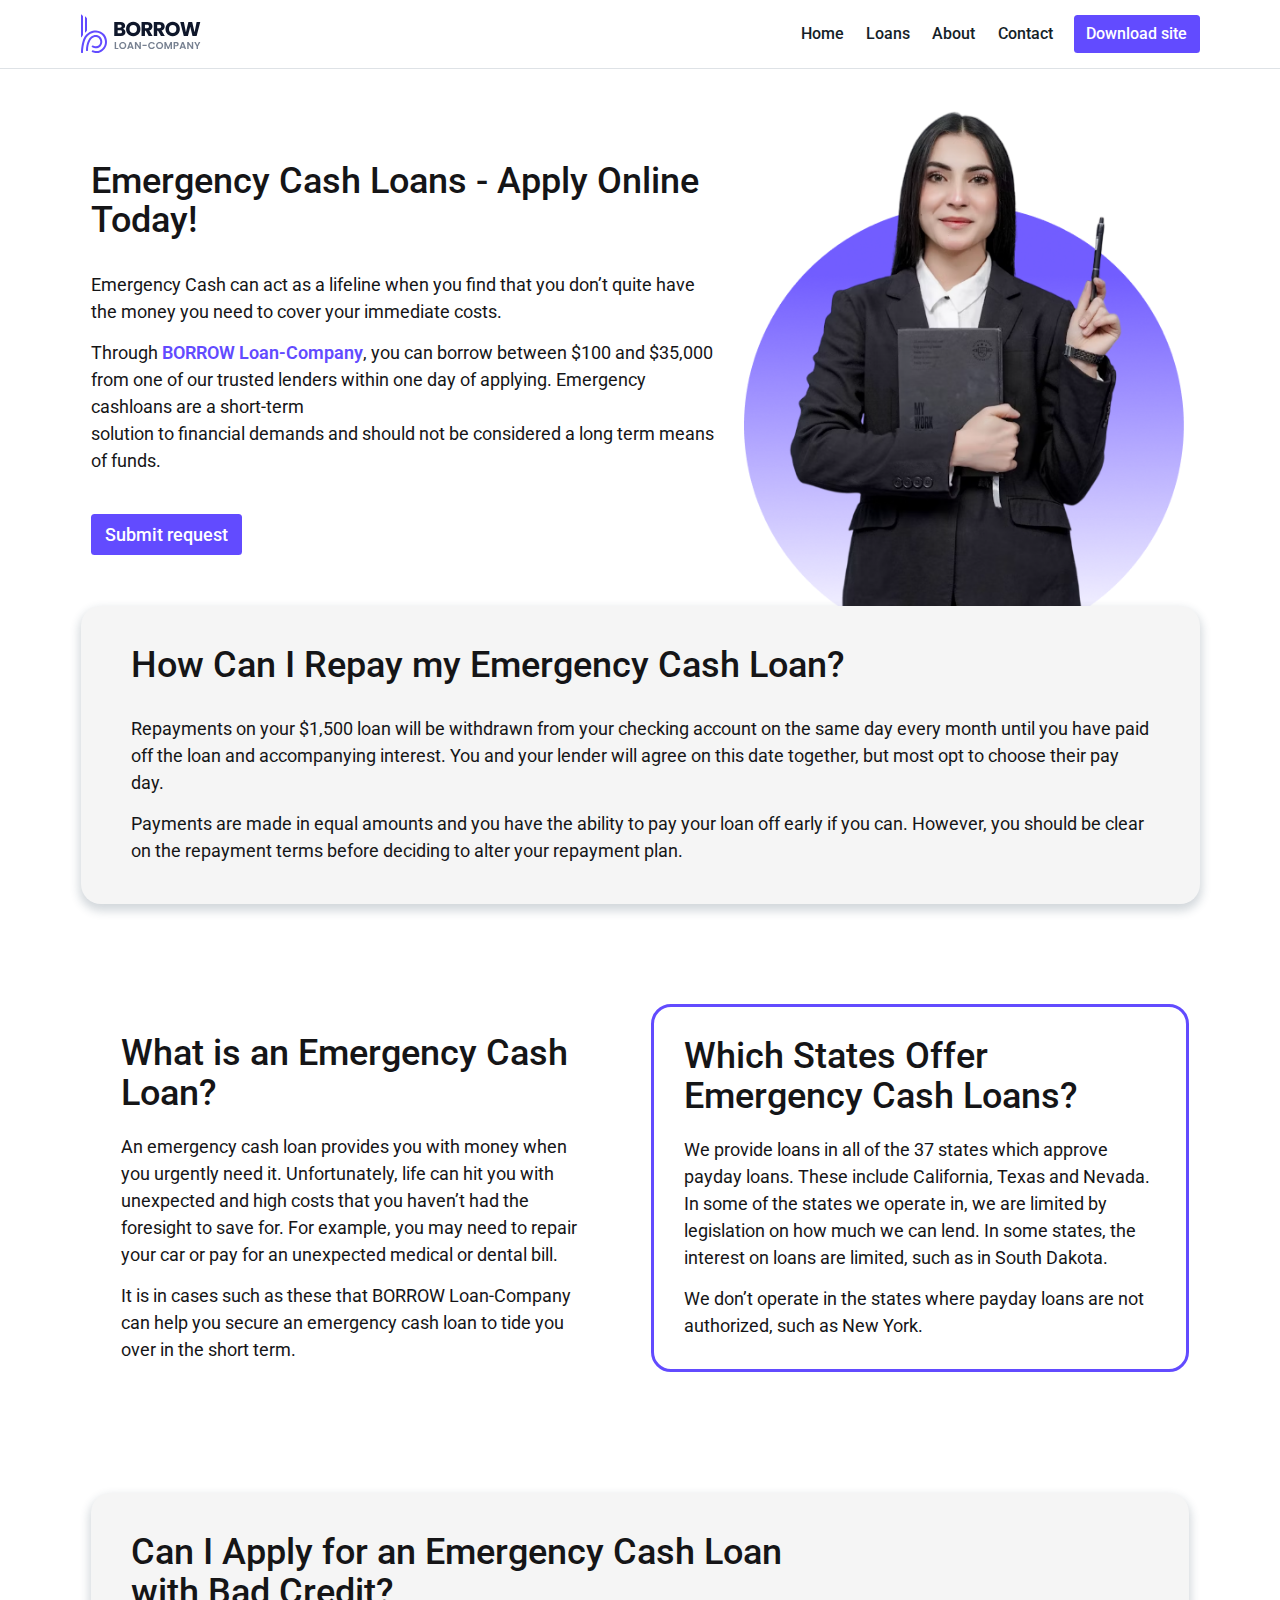
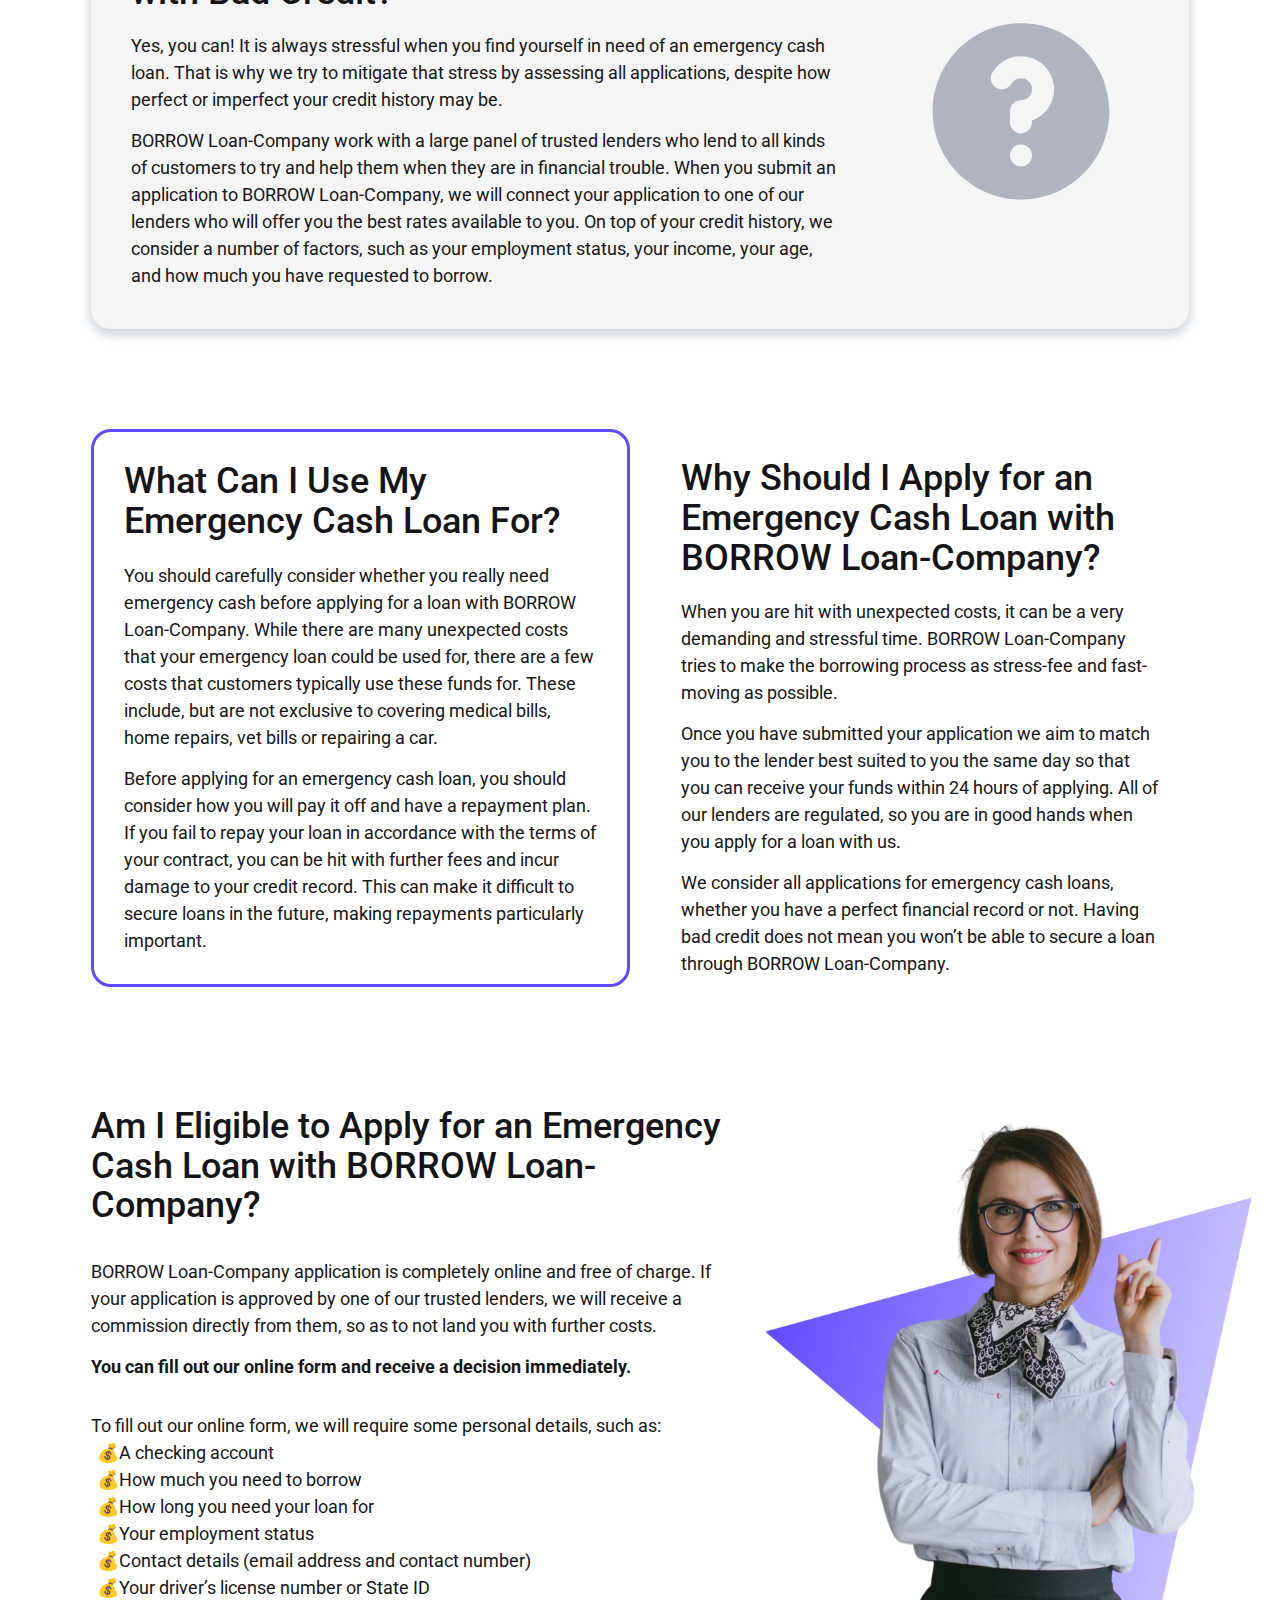
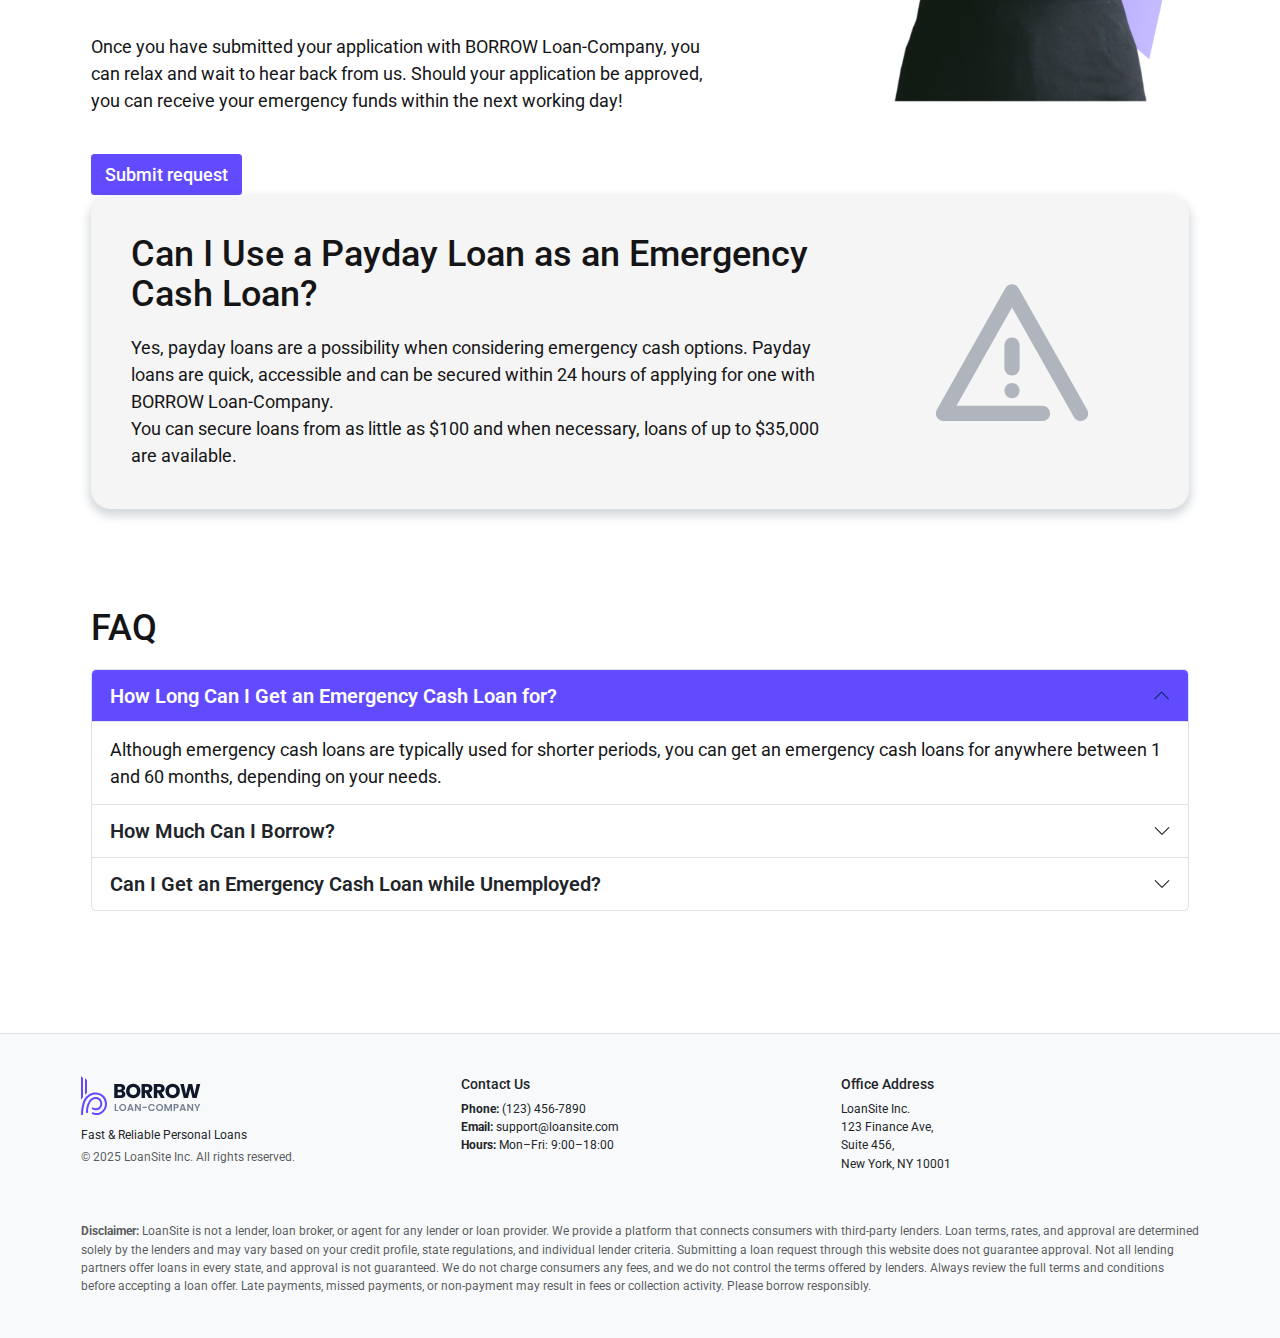
==== commit 4ff9af07: "Loan_Deply_Finak" ====
--- a/borrow-money-online.html
+++ b/borrow-money-online.html
@@ -58,7 +58,7 @@
       "opens": "2025-04-01:09:00",
       "closes": "2025-04-01:18:00"
     },
-    "url": "https://casqeaux.github.io/iLoanCompany/"
+    "url": "https://casqeaux.github.io/iLoanCompany/borrow-money-onlinehtml.html"
   }
   </script>
   <script type="application/ld+json">
@@ -70,7 +70,7 @@
         "@type": "Person",
         "name": "Yauheni Kovalerchik"
       },
-      "datePublished": "Укажите допустимую дату и время по стандарту ISO 8601. Например: 2015-07-27 или 2015-07-27T15:30",
+      "datePublished": "2025-05-08T15:30",
       "image": "https://casqeaux.github.io/iLoanCompany/img/sec_main_ico_2.png",
       "articleBody": "An emergency cash loan provides you with money when you urgently need\n                it.\n                Unfortunately, life can hit you with unexpected and high costs that you haven’t had the foresight to\n                save for.\n                For example, you may need to repair your car or pay for an unexpected medical or dental bill.</P>\n              <P class=\"question__text\">It is in cases such as these that BORROW\n                Loan-Company can help you secure an emergency cash loan to tide you over in the short term."
     }
@@ -84,7 +84,9 @@
     <div class="container">
       <div class="d-flex flex-wrap justify-content-between align-items-center">
         <div class="header__logo mb-0">
+          <a class="logo__link" href="/index.html">
           <img src="./img/logo.svg" alt="Borrow - Loan Company Logo">
+          </a>
         </div>
         <nav>
           <ul class="nav">
@@ -94,7 +96,7 @@
             <li class="nav-item"><a href="#" class="nav__link">Contact</a></li>
             <a class="borrow-link" href="#">
               <button class="nav__btn">
-                Borrow Money Online
+                Download site
               </button>
             </a>
           </ul>
@@ -127,7 +129,7 @@
             </a>
           </div>
           <div class="col-lg-5 col-sm-12 main-content__right-wrap">
-            <img class="main-content__right-pic" src="./img/sec_main_ico_2.png" alt="" srcset="">
+            <img class="main-content__right-pic" src="./img/sec_main_ico_2.png" alt="Women on hero section pic">
           </div>
         </div>
       </div>
@@ -206,7 +208,7 @@
                   income, your age, and how much you have requested to borrow.</p>
               </div>
               <div class="badCredit__content-pic">
-                <img class="badCredit__content-ico" src="./img/question_ico.svg" alt="">
+                <img class="badCredit__content-ico" src="./img/question_ico.svg" alt="Icon on section - Question">
               </div>
             </div>
           </div>
@@ -295,7 +297,7 @@
           </div>
 
           <div class="col-lg-5 col-sm-12 EmergencyCash__right-wrap">
-            <img class="EmergencyCash__bgc" src="./img/EmergencyCash__pic.png" alt="" srcset="">
+            <img class="EmergencyCash__bgc" src="./img/EmergencyCash__pic.png" alt="Women on section - EmergencyCas">
           </div>
         </div>
       </div>
@@ -315,7 +317,7 @@
                 </p>
               </div>
               <div class="payDay__content-pic">
-                <img class="payDay__content-ico-payday" src="./img/attention_ico.svg" alt="">
+                <img class="payDay__content-ico-payday" src="./img/attention_ico.svg" alt="Icon Attention">
               </div>
             </div>
           </div>
@@ -396,7 +398,7 @@
         <!-- Logo & Company Info -->
         <div class="col-md-4 mb-4">
           <div class="header__logo mb-0">
-            <img class="footer__logo" src="./img/logo.svg" alt="LoanSite">
+            <img class="footer__logo" src="./img/logo.svg" alt="LoanSite Logo">
           </div>
           <p class="small mb-1">Fast & Reliable Personal Loans</p>
           <p class="small text-muted">© 2025 LoanSite Inc. All rights reserved.</p>
--- a/css/style.css
+++ b/css/style.css
@@ -111,6 +111,16 @@
 
 .accordion-header__title {
   font-size: 20px !important;
+}
+
+.nav__btn {
+  -webkit-transition: 0.5s;
+  transition: 0.5s;
+}
+.nav__btn:hover {
+  background-color: red;
+  -webkit-transition: 0.5s;
+  transition: 0.5s;
 }
 
 body {
@@ -433,9 +443,6 @@
 .hero-section__list {
   padding: 0 0 20px 0;
 }
-.hero-section__item {
-  list-style-type: "💰";
-}
 .hero-section__right-wrap {
   text-align: center;
 }
@@ -469,6 +476,9 @@
   border-radius: 20px;
   -webkit-transition: 0.8s;
   transition: 0.8s;
+  height: 200px;
+  -webkit-box-shadow: 0px 5px 10px 2px rgba(34, 60, 80, 0.2);
+  box-shadow: 0px 5px 10px 2px rgba(34, 60, 80, 0.2);
 }
 .how-works__wrap:hover {
   background-color: var(--accent-color);
@@ -515,6 +525,8 @@
   display: -webkit-box;
   display: -ms-flexbox;
   display: flex;
+  -webkit-box-shadow: 0px 5px 10px 2px rgba(34, 60, 80, 0.2);
+  box-shadow: 0px 5px 10px 2px rgba(34, 60, 80, 0.2);
 }
 .bm-today__title {
   text-align: center;
